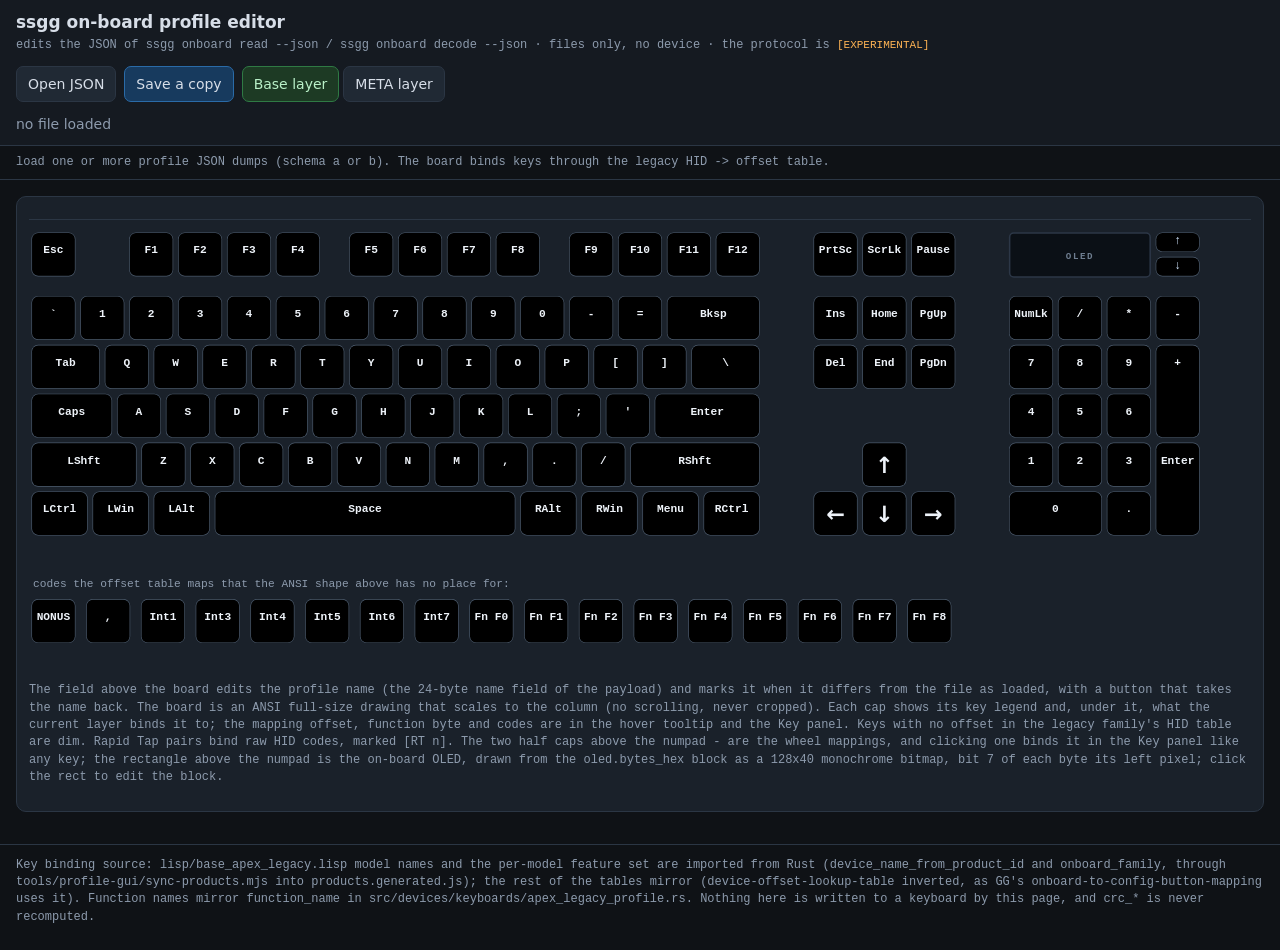
==== tools/profile-gui/index.html @ 5fefcca8 "profile-gui: commit the page, and the OLED panel gains an invert button" ====
<!doctype html>
<html lang="en">
<head>
<meta charset="utf-8">
<title>ssgg on-board profile editor</title>
<meta name="viewport" content="width=device-width, initial-scale=1">
<link rel="stylesheet" href="style.css">
<script src="products.generated.js" defer></script>
<script src="app.js" defer></script>
<script src="main.js" defer></script>
</head>
<body>
<header class="bar">
  <div class="brand">
    <h1>ssgg on-board profile editor</h1>
    <p class="mono">edits the JSON of <code>ssgg onboard read --json</code> / <code>ssgg onboard decode --json</code> &middot;
      files only, no device &middot; the protocol is <span class="tag">[EXPERIMENTAL]</span></p>
  </div>
  <div class="toolbar">
    <label class="btn file">Open JSON<input id="fileInput" type="file" accept=".json,application/json"></label>
    <button id="saveBtn" class="btn primary">Save a copy</button>
    <span class="seg">
      <button id="layerBaseBtn" class="btn seg active">Base layer</button>
      <button id="layerMetaBtn" class="btn seg">META layer</button>
    </span>
  </div>
  <div id="tabs" class="tabs"></div>
</header>
<p id="status" class="status mono"></p>
<main>
  <section id="boardBox" class="board-box">
    <div id="nameBar" class="name-bar"></div>
    <div id="boardMount"></div>
    <div id="legend" class="legend"></div>
    <p class="mono note">
      The field above the board edits the profile name (the 24-byte name field of the payload) and marks
      it when it differs from the file as loaded, with a button that takes the name back.
      The board is an ANSI full-size drawing that scales to the column (no scrolling, never cropped).
      Each cap shows its key legend and, under it, what the current layer binds it to; the mapping
      offset, function byte and codes are in the hover tooltip and the Key panel. Keys with no offset
      in the legacy family's HID table are dim. Rapid Tap pairs bind raw HID codes, marked
      <span class="mono">[RT n]</span>. The two half caps above the numpad <span class="mono">-</span>
      are the wheel mappings, and clicking one binds it in the Key panel like any key; the rectangle above the numpad is the on-board OLED, drawn from
      the <span class="mono">oled.bytes_hex</span> block as a 128x40 monochrome bitmap, bit 7 of
      each byte its left pixel; click the rect to edit the block.
    </p>
    <div id="belowBox" class="below-box"></div>
  </section>
  <section id="inspector" class="inspector"></section>
</main>
<footer class="foot mono">
  Key binding source: <span class="mono">lisp/base_apex_legacy.lisp</span>
  model names and the per-model feature set are imported from Rust
  (<span class="mono">device_name_from_product_id</span> and <span class="mono">onboard_family</span>,
  through <span class="mono">tools/profile-gui/sync-products.mjs</span> into
  <span class="mono">products.generated.js</span>); the rest of the tables mirror
  (<span class="mono">device-offset-lookup-table</span> inverted, as GG's
  <span class="mono">onboard-to-config-button-mapping</span> uses it). Function names mirror
  <span class="mono">function_name</span> in <span class="mono">src/devices/keyboards/apex_legacy_profile.rs</span>.
  Nothing here is written to a keyboard by this page, and <span class="mono">crc_*</span> is never recomputed.
</footer>
</body>
</html>
---- tools/profile-gui/style.css ----
:root {
  --bg: #0f1216;
  --bg2: #151a21;
  --panel: #1a212a;
  --panel2: #202934;
  --line: #2b3644;
  --text: #d7dee8;
  --muted: #8d9bad;
  --accent: #5fb2ff;
  --warn: #ffb454;
  --bad: #ff6b6b;
  --good: #58d68d;
  --mono: ui-monospace, SFMono-Regular, Menlo, Consolas, monospace;
  --sans: system-ui, -apple-system, 'Segoe UI', Roboto, 'DejaVu Sans', sans-serif;
}

* { box-sizing: border-box; }

body {
  margin: 0;
  background: var(--bg);
  color: var(--text);
  font: 14px/1.45 system-ui, -apple-system, "Segoe UI", sans-serif;
}

.mono { font-family: var(--mono); font-size: 12px; }
code { font-family: var(--mono); }
.tag { color: var(--warn); font-family: var(--mono); font-size: 11px; }
.hint { color: var(--muted); }

.bar {
  display: flex;
  flex-wrap: wrap;
  gap: 12px;
  align-items: center;
  justify-content: space-between;
  padding: 10px 16px;
  border-bottom: 1px solid var(--line);
  background: var(--bg2);
}

.brand h1 { margin: 0; font-size: 17px; }
.brand p { margin: 2px 0 0; color: var(--muted); }

.toolbar { display: flex; flex-wrap: wrap; gap: 8px; align-items: center; }

.btn {
  background: var(--panel2);
  color: var(--text);
  border: 1px solid var(--line);
  border-radius: 7px;
  padding: 7px 11px;
  cursor: pointer;
  font: inherit;
}
.btn:hover { border-color: var(--accent); }
.btn.primary { background: #173a5e; border-color: #2a6ba8; }
.btn.warn { background: #3b2a17; border-color: #6a4a22; }
.btn.seg.active { background: #1d3a24; border-color: #2f7a44; color: #b9f0c8; }
.btn.file { display: inline-flex; align-items: center; gap: 8px; }
/* A display:none input is not labelable: clicking the label would open nothing.
   Keep it in the layout, invisible, so the label click opens the picker. */
.btn.file input {
  position: absolute;
  width: 1px;
  height: 1px;
  opacity: 0;
  pointer-events: none;
}
.seg { display: inline-flex; gap: 4px; }

.tabs { display: flex; flex-wrap: wrap; gap: 6px; width: 100%; }
.tab {
  background: var(--panel);
  border: 1px solid var(--line);
  border-radius: 6px;
  color: var(--muted);
  font-family: var(--mono);
  font-size: 12px;
  padding: 4px 9px;
  cursor: pointer;
}
.tab.active { color: var(--text); border-color: var(--accent); background: #16202b; }

.status { margin: 0; padding: 8px 16px; color: var(--muted); border-bottom: 1px solid var(--line); }

main {
  display: grid;
  /* Left: the board plus the summary panels under it. Right: the inspector, which always
     edits what is selected on the board (a key, a wheel cap, or the OLED). */
  grid-template-columns: minmax(760px, 1.9fr) minmax(360px, 1fr);
  gap: 16px;
  padding: 16px;
  align-items: start;
}

@media (max-width: 1320px) { main { grid-template-columns: 1fr; } }

.board-box {
  background: var(--panel);
  border: 1px solid var(--line);
  border-radius: 10px;
  padding: 12px;
  /* The board scales to this column (svg.board width:100% + viewBox): it always fits,
     never scrolls, never crops. Keep the column's min width above 0 and the board grows. */
}
body.dropping .board-box { border-color: var(--accent); }
.note { color: var(--muted); }

/* The profile name editor sits above the board, where the profile being edited is visible while the
   board is. app.js builds it (renderNameBar) and marks it when the name differs from the file as
   loaded; the revert button is enabled only then. */
.name-bar {
  display: flex;
  flex-wrap: wrap;
  gap: 8px;
  align-items: center;
  padding: 0 0 10px;
  border-bottom: 1px solid var(--line);
  margin-bottom: 10px;
}
.name-bar label.name-label { color: var(--muted); font-family: var(--mono); font-size: 12px; }
.name-bar input[type="text"] { min-width: 220px; }
.name-state { color: var(--muted); font-family: var(--mono); font-size: 11px; }
.name-state.changed { color: var(--warn); }
.name-bar .name-note { flex-basis: 100%; }

/* The viewBox is 25 key units x UNIT 48 (app.js); the browser scales it to the column, so the
   board always fits. selftest.mjs checks width:100%/height:auto and the no-min-width rule. */
svg.board { display: block; width: 100%; height: auto; }
.key { cursor: pointer; }
/* The cap is the control, so the click target is the cap: the outline rect and the state fill rect
   are drawn as the full cap box, `pointer-events: all` makes the whole box hit even where nothing
   is painted (a state colour is an opaque fill today, and a transparent one must still hit), and the
   label, glyph and sub line are inert. A click anywhere inside the cap selects the key; a click in
   the gap between caps selects nothing. app.js gives every cap role=button and tabindex and handles
   Enter/Space on the group, so the keyboard selects the cap too, clips every line the cap draws to
   the cap box (a long sub line - a macro binding - paints and hits only inside the button), and
   draws focus on the cap rect, because a focused control's default ring follows the group's
   bounding box, which the text lines widen. selftest.mjs checks all of it. */
.key:focus { outline: none; }
.key:focus .cap { stroke: var(--accent); stroke-width: 2.5; }
.key .cap, .key .fill { pointer-events: all; }
.key text { pointer-events: none; }
.key .cap { fill: #0a0d11; stroke: #4d5c6e; stroke-width: 1.25; }
/* Centred legends: a 1-unit cap is UNIT-GAP wide (42px at UNIT 48), 11px mono takes 5
   glyphs there, so 6 and 7 glyph labels drop to 10px and 8.5px. */
.key .label { fill: #eef3f9; font: 600 11px var(--mono); text-anchor: middle; }
.key .label.long { font-size: 10px; }
.key .label.xlong { font-size: 8.5px; }
.key .arrow { fill: #eef3f9; font: 600 22px var(--sans); text-anchor: middle; }
.key .sub { fill: #9fc7f2; font: 9.5px var(--mono); text-anchor: middle; }
.key .sub.long { font-size: 8.5px; }
.key .sub.xlong { font-size: 7.2px; }
/* Half-height wheel cap: direction glyph over the mapping text. */
.key .wheel-glyph { fill: #cfe3fb; font: 600 12px var(--mono); text-anchor: middle; }
.key .wheel-sub { fill: #cfe3fb; font: 8px var(--mono); }
.key.unmapped .label { fill: #6b7688; }
.key.unmapped .arrow { fill: #6b7688; }
/* The on-board OLED is a display, not a binding: dark screen, no pointer. */
.oled .oled-screen { fill: #0b1016; stroke: #2c3747; stroke-width: 1.5; }
.oled .oled-label { fill: #6f7e90; font: 600 9px var(--mono); text-anchor: middle; letter-spacing: 1.5px; }
/* 128x40 is 3.2x the rect, so scale the bitmap with no smoothing. */
/* Same rule as the caps: the OLED rect is the control, its label is inert. */
.oled .oled, .oled .oled-screen { pointer-events: all; }
.oled text { pointer-events: none; }
.oled .oled { cursor: pointer; }
.oled:focus { outline: none; }
.oled.selected .oled-screen { stroke: var(--accent); stroke-width: 3; }
.oled-img { image-rendering: pixelated; }
.oled-box { margin-top: 8px; }
.oled-preview { display: block; background: #000; border: 1px solid var(--line); image-rendering: pixelated; }
.key.selected .cap { stroke: var(--accent); stroke-width: 2.5; }
.key.changed .cap { stroke: var(--warn); stroke-width: 2.5; stroke-dasharray: 4 3; }
.strip-label { fill: var(--muted); font: 11px var(--mono); }

.legend { display: flex; flex-wrap: wrap; gap: 6px 14px; margin-top: 10px; }
.legend-item { display: inline-flex; align-items: center; gap: 6px; color: var(--muted); }
.swatch { width: 12px; height: 12px; border-radius: 3px; border: 1px solid var(--line); display: inline-block; }
/* Swatches mirror FILL_COLORS in app.js (the selftest compares them). */
.sw-self { background: #46537c; }
.sw-none { background: #2d3449; }
.sw-deactivated { background: #892424; }
.sw-combokey { background: #217283; }
.sw-meta { background: #6d2a84; }
.sw-macro { background: #2a793e; }
.sw-mediakey { background: #862757; }
.sw-function { background: #8c6921; }
.sw-nooffset { background: #0c0e12; }
.sw-changed { background: transparent; border: 2px dashed var(--warn); }
.sw-selected { background: transparent; border: 2px solid var(--accent); }

/* The inspector edits the current selection; it stays in view while the panels under the
   board scroll past. */
.inspector { display: flex; flex-direction: column; gap: 12px; position: sticky; top: 12px; }
/* Panels that describe the rest of the profile: they fill the wide space under the board. */
.below-box { display: grid; grid-template-columns: repeat(auto-fit, minmax(330px, 1fr)); gap: 12px; margin-top: 12px; }
.panel {
  background: var(--panel);
  border: 1px solid var(--line);
  border-radius: 10px;
  padding: 10px 12px;
}
.panel h2 { margin: 0 0 8px; font-size: 14px; color: var(--accent); }
.panel h3.subhead { margin: 10px 0 4px; font-size: 12px; color: var(--muted); font-family: var(--mono); }

.line {
  display: grid;
  grid-template-columns: 150px 1fr;
  gap: 8px;
  align-items: center;
  padding: 3px 0;
  border-top: 1px solid #222c37;
}
.line:first-of-type { border-top: 0; }
.line-label { color: var(--muted); }
.line-control { display: flex; flex-wrap: wrap; gap: 6px; align-items: center; }
.line-note { grid-column: 1 / -1; color: var(--muted); font-family: var(--mono); font-size: 11px; }
.line.pair .line-control { gap: 6px; }

select, input[type="text"], input[type="number"] {
  background: #10151b;
  color: var(--text);
  border: 1px solid var(--line);
  border-radius: 6px;
  padding: 5px 7px;
  font: 12px var(--mono);
}
input[type="number"].num { width: 96px; }
input[type="text"].text { min-width: 220px; }
input[type="color"].color { width: 54px; height: 28px; padding: 2px; background: #10151b; border: 1px solid var(--line); border-radius: 6px; }
.check { display: inline-flex; gap: 5px; align-items: center; color: var(--muted); }
.btnrow { display: flex; flex-wrap: wrap; gap: 8px; margin-top: 8px; }

/* The whole macro, shown as its own block under the (short-labelled) binding select in the key panel. */
ul.macro-actions { margin: 4px 0 0; padding: 0 0 0 16px; list-style: none; }
ul.macro-actions li { margin: 2px 0; font-size: 11px; }

ul.changes { margin: 6px 0 0; padding: 0 0 0 16px; color: var(--muted); }
ul.changes li { margin: 2px 0; }

.foot { padding: 12px 16px 24px; color: var(--muted); border-top: 1px solid var(--line); }

/* custom-binding list rows jump to the key panel */
table.grid tr.clickable { cursor: pointer; }
table.grid tr.clickable:hover td { background: #20262f; }
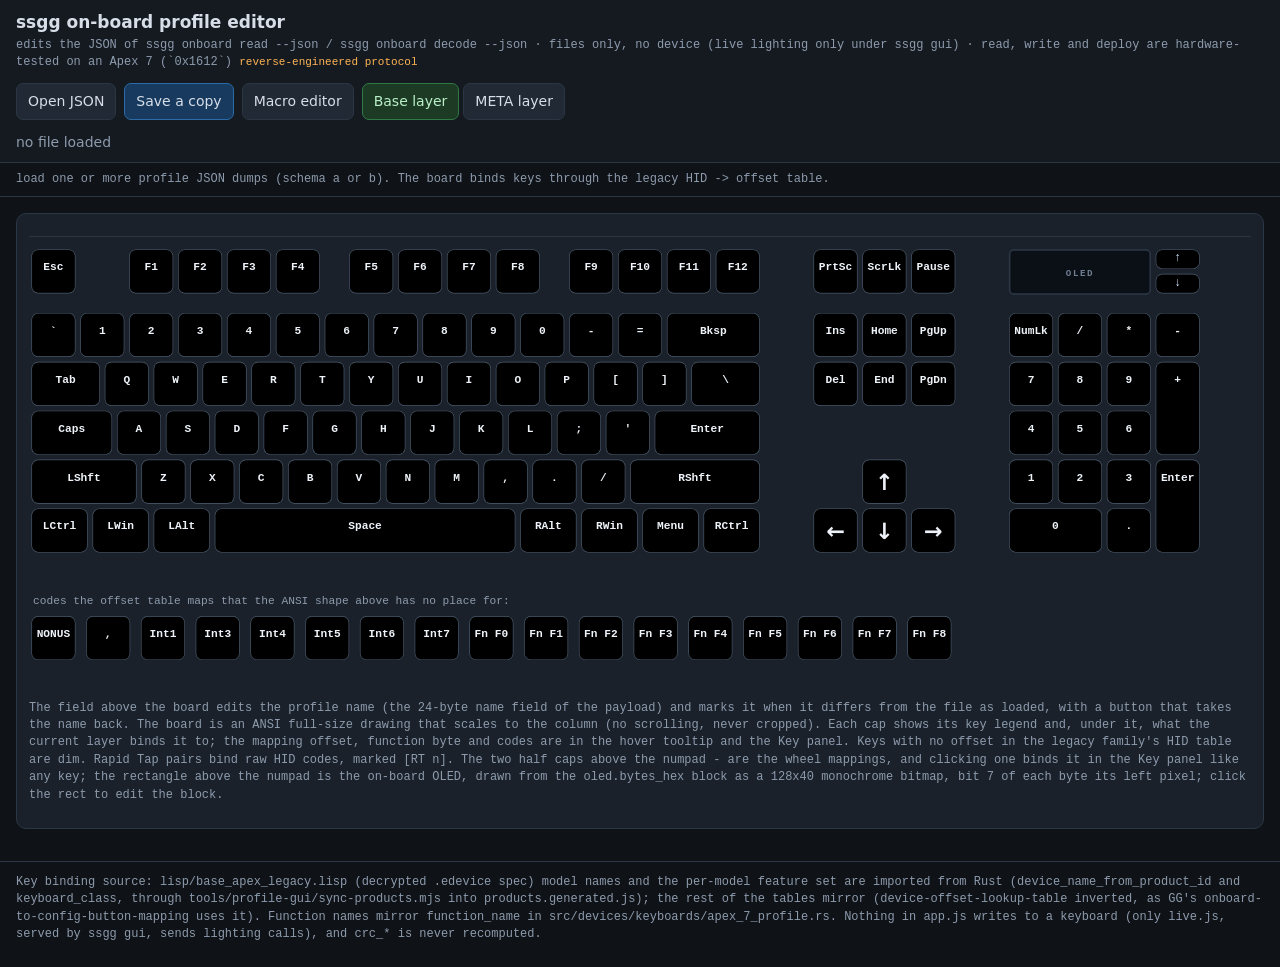
==== commit 436c6166: "feat: macro records in the Apex 7 codec, and a macro editor in the GUI The codec decodes and writes " ====
--- a/tools/profile-gui/index.html
+++ b/tools/profile-gui/index.html
@@ -7,6 +7,8 @@
 <link rel="stylesheet" href="style.css">
 <script src="products.generated.js" defer></script>
 <script src="app.js" defer></script>
+<script src="live.js" defer></script>
+<script src="macros.js" defer></script>
 <script src="main.js" defer></script>
 </head>
 <body>
@@ -14,11 +16,13 @@
   <div class="brand">
     <h1>ssgg on-board profile editor</h1>
     <p class="mono">edits the JSON of <code>ssgg onboard read --json</code> / <code>ssgg onboard decode --json</code> &middot;
-      files only, no device &middot; the protocol is <span class="tag">[EXPERIMENTAL]</span></p>
+      files only, no device (live lighting only under <code>ssgg gui</code>) &middot; read, write and deploy are hardware-tested on an Apex 7 (`0x1612`)
+      <span class="tag">reverse-engineered protocol</span></p>
   </div>
   <div class="toolbar">
     <label class="btn file">Open JSON<input id="fileInput" type="file" accept=".json,application/json"></label>
     <button id="saveBtn" class="btn primary">Save a copy</button>
+    <button id="macroBtn" class="btn">Macro editor</button>
     <span class="seg">
       <button id="layerBaseBtn" class="btn seg active">Base layer</button>
       <button id="layerMetaBtn" class="btn seg">META layer</button>
@@ -27,6 +31,8 @@
   <div id="tabs" class="tabs"></div>
 </header>
 <p id="status" class="status mono"></p>
+<section id="liveBox" class="panel live" hidden></section>
+<section id="macroBox" class="panel macro-box" hidden></section>
 <main>
   <section id="boardBox" class="board-box">
     <div id="nameBar" class="name-bar"></div>
@@ -49,15 +55,15 @@
   <section id="inspector" class="inspector"></section>
 </main>
 <footer class="foot mono">
-  Key binding source: <span class="mono">lisp/base_apex_legacy.lisp</span>
+  Key binding source: <span class="mono">lisp/base_apex_legacy.lisp</span> (decrypted <span class="mono">.edevice</span> spec)
   model names and the per-model feature set are imported from Rust
-  (<span class="mono">device_name_from_product_id</span> and <span class="mono">onboard_family</span>,
+  (<span class="mono">device_name_from_product_id</span> and <span class="mono">keyboard_class</span>,
   through <span class="mono">tools/profile-gui/sync-products.mjs</span> into
   <span class="mono">products.generated.js</span>); the rest of the tables mirror
   (<span class="mono">device-offset-lookup-table</span> inverted, as GG's
   <span class="mono">onboard-to-config-button-mapping</span> uses it). Function names mirror
-  <span class="mono">function_name</span> in <span class="mono">src/devices/keyboards/apex_legacy_profile.rs</span>.
-  Nothing here is written to a keyboard by this page, and <span class="mono">crc_*</span> is never recomputed.
+  <span class="mono">function_name</span> in <span class="mono">src/devices/keyboards/apex_7_profile.rs</span>.
+  Nothing in app.js writes to a keyboard (only live.js, served by <span class="mono">ssgg gui</span>, sends lighting calls), and <span class="mono">crc_*</span> is never recomputed.
 </footer>
 </body>
 </html>
--- a/tools/profile-gui/style.css
+++ b/tools/profile-gui/style.css
@@ -244,3 +244,49 @@
 /* custom-binding list rows jump to the key panel */
 table.grid tr.clickable { cursor: pointer; }
 table.grid tr.clickable:hover td { background: #20262f; }
+
+/* live lighting panel (live.js), shown only under `ssgg gui` */
+.live { margin: 12px 16px; }
+.live[hidden] { display: none; }
+.live-row { display: flex; flex-wrap: wrap; align-items: center; gap: 8px; margin: 6px 0; }
+
+/* macro editor (macros.js): the record list, the record being edited, and its add rows. The popup
+   window (`macros.html`) and the in-page mount (`#macroBox`) share these classes. */
+.macro-box { margin: 12px 16px; }
+.macro-box[hidden] { display: none; }
+.macro-editor { display: block; }
+.macro-head h2 { margin: 0 0 6px; font-size: 15px; color: var(--accent); }
+.macro-profile-name { color: var(--muted); font-weight: 400; }
+.macro-meter { margin: 6px 0 0; color: var(--muted); }
+.macro-meter.over { color: var(--warn); }
+.macro-columns { display: grid; grid-template-columns: minmax(300px, 1fr) minmax(420px, 1.4fr); gap: 12px; margin-top: 8px; }
+@media (max-width: 900px) { .macro-columns { grid-template-columns: 1fr; } }
+.macro-column { border: 1px solid var(--line); border-radius: 8px; padding: 8px; background: #10161e; }
+.macro-list { display: flex; flex-direction: column; gap: 4px; }
+.macro-item {
+  text-align: left;
+  background: #0a0d11;
+  border: 1px solid var(--line);
+  border-radius: 6px;
+  color: var(--text);
+  font-family: var(--mono);
+  font-size: 11px;
+  padding: 6px 8px;
+  cursor: pointer;
+}
+.macro-item:hover { border-color: var(--accent); }
+.macro-item.active { border-color: var(--accent); background: #16202b; }
+.macro-fields { display: flex; flex-wrap: wrap; gap: 10px; align-items: center; }
+.macro-fields label, .macro-add-row label { display: inline-flex; align-items: center; gap: 4px; color: var(--muted); }
+.macro-actions-list { display: flex; flex-direction: column; gap: 3px; margin: 8px 0; }
+.macro-action-row { display: flex; flex-wrap: wrap; align-items: center; gap: 6px; border-top: 1px solid #222c37; padding: 3px 0; }
+.macro-action-kind { min-width: 56px; color: var(--muted); }
+.mono-press { color: #7ac78f; }
+.mono-release { color: #7fb3e8; }
+.mono-delay { color: #d0b46a; }
+.macro-add-row { display: flex; flex-wrap: wrap; align-items: center; gap: 8px; margin: 4px 0; }
+.macro-add-label { min-width: 84px; color: var(--muted); }
+.macro-status { margin: 8px 0 0; color: var(--text); }
+.btn.tiny { padding: 2px 6px; font-size: 11px; }
+input[type="number"] { background: #0a0d11; border: 1px solid var(--line); border-radius: 5px; color: var(--text); font-family: var(--mono); padding: 3px 5px; }
+input[type="number"]:focus { outline: none; border-color: var(--accent); }
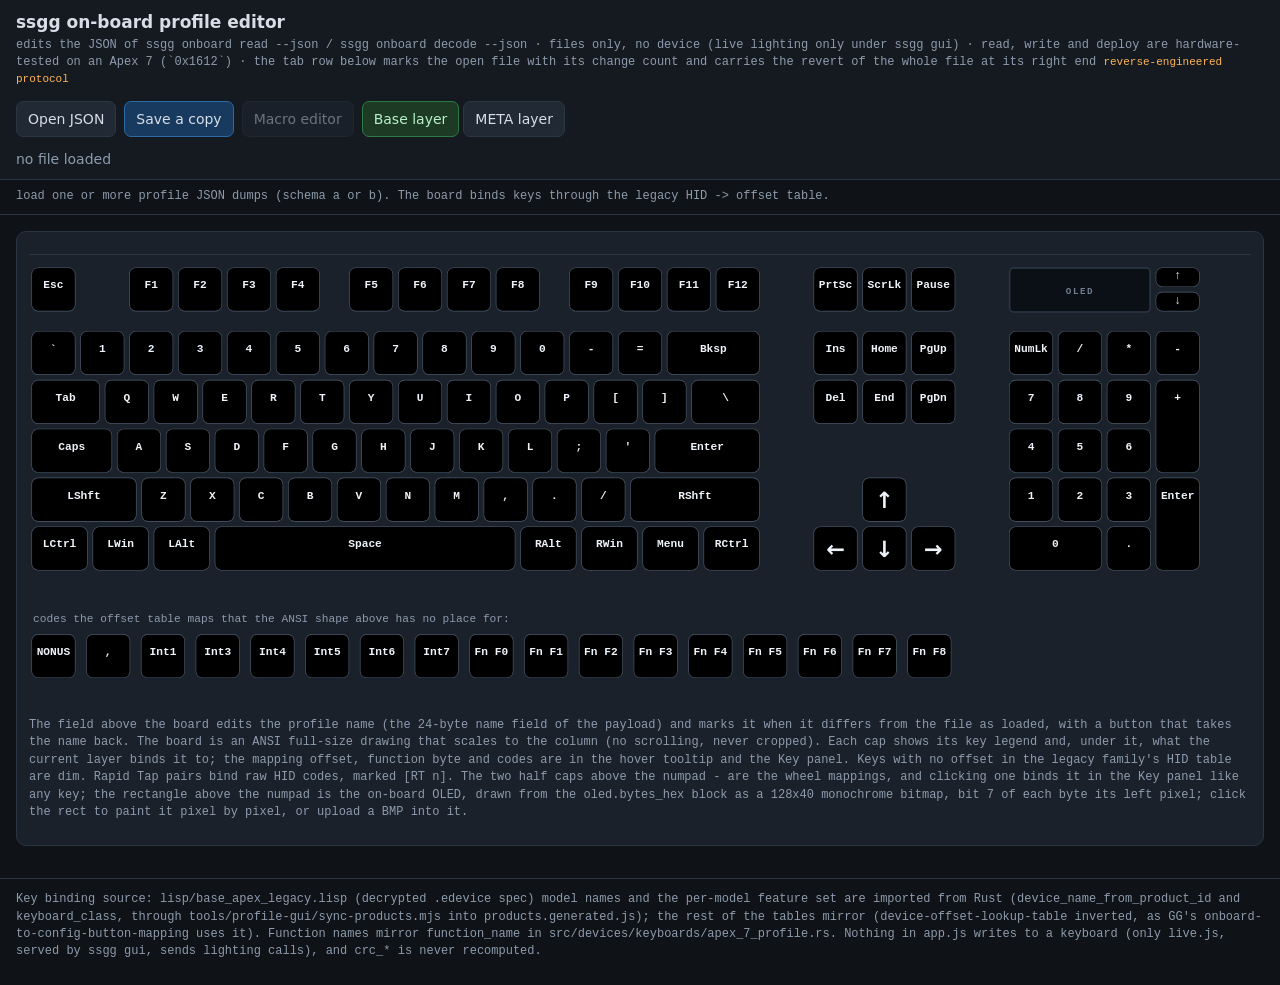
==== commit 630e6bd2: "feat(profile-gui): per-pixel OLED paint, block revert, panel regions" ====
--- a/tools/profile-gui/index.html
+++ b/tools/profile-gui/index.html
@@ -16,7 +16,8 @@
   <div class="brand">
     <h1>ssgg on-board profile editor</h1>
     <p class="mono">edits the JSON of <code>ssgg onboard read --json</code> / <code>ssgg onboard decode --json</code> &middot;
-      files only, no device (live lighting only under <code>ssgg gui</code>) &middot; read, write and deploy are hardware-tested on an Apex 7 (`0x1612`)
+      files only, no device (live lighting only under <code>ssgg gui</code>) &middot; read, write and deploy are hardware-tested on an Apex 7 (`0x1612`) &middot;
+      the tab row below marks the open file with its change count and carries the revert of the whole file at its right end
       <span class="tag">reverse-engineered protocol</span></p>
   </div>
   <div class="toolbar">
@@ -48,12 +49,19 @@
       <span class="mono">[RT n]</span>. The two half caps above the numpad <span class="mono">-</span>
       are the wheel mappings, and clicking one binds it in the Key panel like any key; the rectangle above the numpad is the on-board OLED, drawn from
       the <span class="mono">oled.bytes_hex</span> block as a 128x40 monochrome bitmap, bit 7 of
-      each byte its left pixel; click the rect to edit the block.
+      each byte its left pixel; click the rect to paint it pixel by pixel, or upload a BMP into it.
     </p>
     <div id="belowBox" class="below-box"></div>
   </section>
   <section id="inspector" class="inspector"></section>
 </main>
+<section id="detailsBox" class="details-box" hidden>
+  <h2 class="details-title">Details</h2>
+  <p class="mono note">The read's own header, the binding tables and the macro block: what the file records,
+    not the keys the board shows. The two blocks above the keyboard, under the board, edit what the caps
+    display.</p>
+  <div id="detailsPanels" class="details-panels"></div>
+</section>
 <footer class="foot mono">
   Key binding source: <span class="mono">lisp/base_apex_legacy.lisp</span> (decrypted <span class="mono">.edevice</span> spec)
   model names and the per-model feature set are imported from Rust
--- a/tools/profile-gui/style.css
+++ b/tools/profile-gui/style.css
@@ -57,6 +57,10 @@
 .btn.primary { background: #173a5e; border-color: #2a6ba8; }
 .btn.warn { background: #3b2a17; border-color: #6a4a22; }
 .btn.seg.active { background: #1d3a24; border-color: #2f7a44; color: #b9f0c8; }
+/* A disabled control has to read as disabled in this palette (the revert button on the OLED row
+   is disabled while the block matches the file as loaded). */
+.btn:disabled { opacity: 0.45; cursor: not-allowed; }
+.btn:disabled:hover { border-color: var(--line); }
 .btn.file { display: inline-flex; align-items: center; gap: 8px; }
 /* A display:none input is not labelable: clicking the label would open nothing.
    Keep it in the layout, invisible, so the label click opens the picker. */
@@ -81,6 +85,10 @@
   cursor: pointer;
 }
 .tab.active { color: var(--text); border-color: var(--accent); background: #16202b; }
+/* The undo for a whole file sits at the right end of the tab row, next to the tab it names: the
+   spacer eats the space between the tabs and the button. */
+.tabs-spacer { flex: 1 1 0; }
+.tab-revert { font-family: var(--mono); font-size: 12px; padding: 4px 9px; }
 
 .status { margin: 0; padding: 8px 16px; color: var(--muted); border-bottom: 1px solid var(--line); }
 
@@ -170,6 +178,12 @@
 .oled-img { image-rendering: pixelated; }
 .oled-box { margin-top: 8px; }
 .oled-preview { display: block; background: #000; border: 1px solid var(--line); image-rendering: pixelated; }
+/* The pixel editor: every OLED control in one row above the picture, and the stage under it as a
+   crosshair target that drags paint instead of selecting text or scrolling. The picture is
+   decoration - the stage takes the pointer, so the coordinates are the bitmap's own. */
+.oled-paint .oled-tools { display: flex; flex-wrap: wrap; align-items: center; gap: 8px; margin-bottom: 8px; }
+.oled-stage { display: inline-block; cursor: crosshair; user-select: none; -webkit-user-select: none; touch-action: none; }
+.oled-editor { pointer-events: none; }
 .key.selected .cap { stroke: var(--accent); stroke-width: 2.5; }
 .key.changed .cap { stroke: var(--warn); stroke-width: 2.5; stroke-dasharray: 4 3; }
 .strip-label { fill: var(--muted); font: 11px var(--mono); }
@@ -193,8 +207,16 @@
 /* The inspector edits the current selection; it stays in view while the panels under the
    board scroll past. */
 .inspector { display: flex; flex-direction: column; gap: 12px; position: sticky; top: 12px; }
-/* Panels that describe the rest of the profile: they fill the wide space under the board. */
+/* The two blocks that edit what the caps on the board show sit directly under the keyboard, side by
+   side: Rapid Tap and Lighting. */
 .below-box { display: grid; grid-template-columns: repeat(auto-fit, minmax(330px, 1fr)); gap: 12px; margin-top: 12px; }
+/* The Details section under the page: everything the file records that the board does not show. The
+   section is hidden while no file is open, and its heading is the page's own, not a panel's. */
+.details-box { padding: 0 16px 16px; }
+.details-box[hidden] { display: none; }
+.details-title { margin: 20px 0 6px; font-size: 15px; letter-spacing: 0.5px; text-transform: uppercase; color: var(--accent); }
+.details-box .note { margin: 0 0 10px; }
+.details-panels { display: grid; grid-template-columns: repeat(auto-fit, minmax(330px, 1fr)); gap: 12px; }
 .panel {
   background: var(--panel);
   border: 1px solid var(--line);
@@ -235,9 +257,6 @@
 /* The whole macro, shown as its own block under the (short-labelled) binding select in the key panel. */
 ul.macro-actions { margin: 4px 0 0; padding: 0 0 0 16px; list-style: none; }
 ul.macro-actions li { margin: 2px 0; font-size: 11px; }
-
-ul.changes { margin: 6px 0 0; padding: 0 0 0 16px; color: var(--muted); }
-ul.changes li { margin: 2px 0; }
 
 .foot { padding: 12px 16px 24px; color: var(--muted); border-top: 1px solid var(--line); }
 
